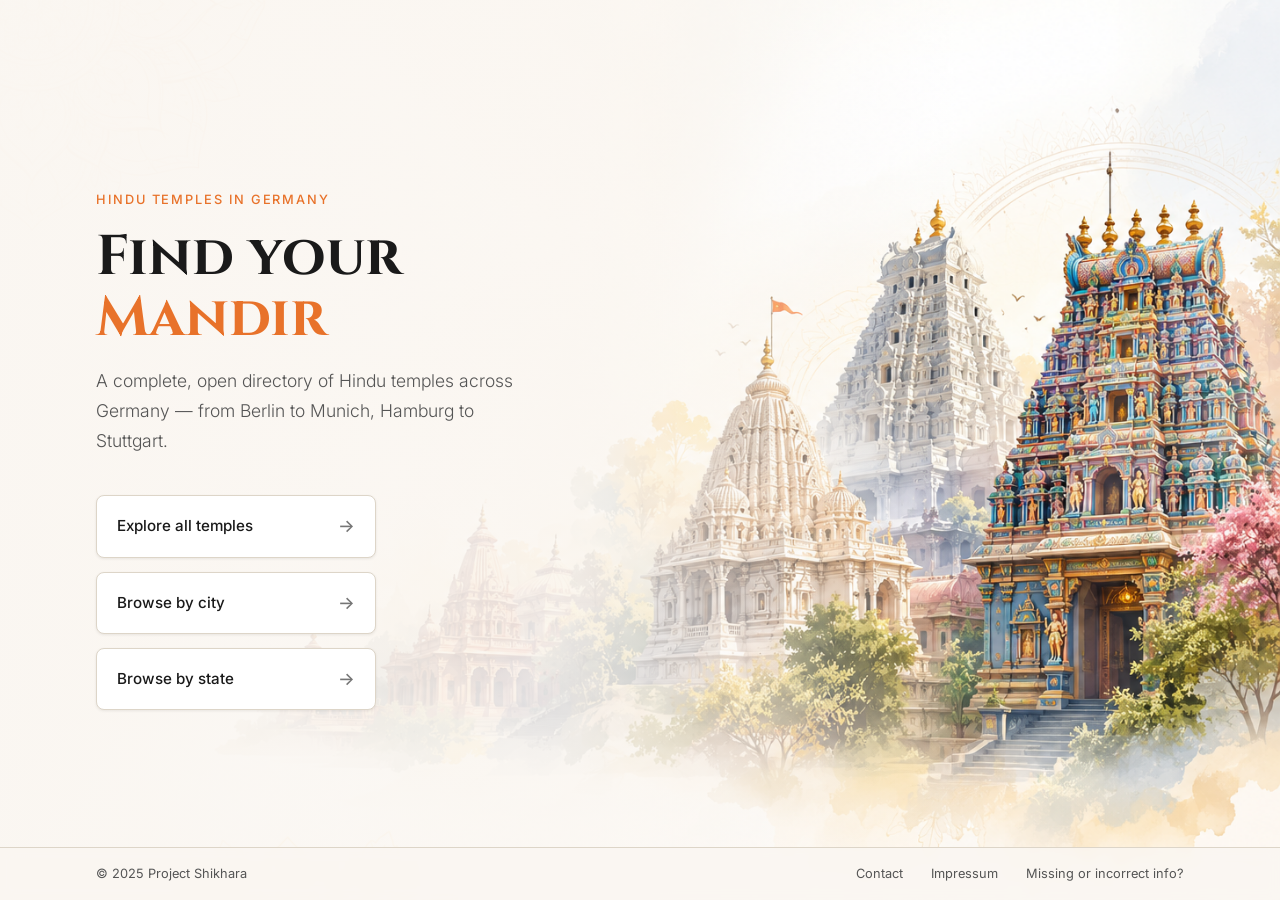
==== frontend/index.html @ c897cf6b "Add frontend: home page, explore all, by city, by state pages" ====
<!DOCTYPE html>
<html lang="en">
<head>
    <meta charset="UTF-8">
    <meta name="viewport" content="width=device-width, initial-scale=1.0">
    <title>Project Shikhara — Hindu Temples in Germany</title>
    <link rel="stylesheet" href="css/base.css">
    <link rel="stylesheet" href="css/home.css">
</head>
<body>

    <!-- ── Hero ──────────────────────────────────────────────────────────── -->
    <section class="hero parallax">

        <div class="hero-content">

            <p class="hero-eyebrow">Hindu Temples in Germany</p>

            <h1 class="hero-title">
                Find your<br>
                <span>Mandir</span>
            </h1>

            <p class="hero-subtitle">
                A complete, open directory of Hindu temples across Germany —
                from Berlin to Munich, Hamburg to Stuttgart.
            </p>

            <!-- Navigation buttons -->
            <nav class="hero-nav">

                <a href="explore.html" class="hero-nav-btn">
                    <span class="btn-label">
                        <span>Explore all temples</span>
                    </span>
                    <span class="btn-icon">→</span>
                </a>

                <a href="by-city.html" class="hero-nav-btn">
                    <span class="btn-label">
                        <span>Browse by city</span>
                    </span>
                    <span class="btn-icon">→</span>
                </a>

                <a href="by-state.html" class="hero-nav-btn">
                    <span class="btn-label">
                        <span>Browse by state</span>
                    </span>
                    <span class="btn-icon">→</span>
                </a>

            </nav>

        </div>

        <!-- Footer -->
        <footer class="home-footer">
            <span>© 2025 Project Shikhara</span>
            <div>
                <a href="mailto:contact@projectshikhara.de">Contact</a>
                <a href="#">Impressum</a>
                <a href="#" class="missing-info-link">Missing or incorrect info?</a>
            </div>
        </footer>

    </section>

    <script src="js/api.js"></script>

</body>
</html>
---- frontend/css/base.css ----
/* =============================================================================
   Project Shikhara — Base Styles
   Fonts, CSS variables, reset, and shared utility classes
   ============================================================================= */

/* ── Google Fonts ──────────────────────────────────────────────────────────── */
@import url('https://fonts.googleapis.com/css2?family=Cinzel:wght@400;600;700&family=Inter:wght@300;400;500;600&display=swap');


/* ── CSS Variables ─────────────────────────────────────────────────────────── */
:root {
    /* Colours */
    --colour-primary:       #E8722A;   /* saffron orange — accent */
    --colour-gold:          #E8B86D;   /* warm gold — secondary accent */
    --colour-bg:            #FAF6F1;   /* cream — page background */
    --colour-white:         #FFFFFF;
    --colour-text:          #1A1A1A;   /* near black — primary text */
    --colour-text-muted:    #555555;   /* muted grey — secondary text */
    --colour-border:        #DDD5C8;   /* warm border */
    --colour-sidebar-bg:    #FFFFFF;
    --colour-hover:         #F5EDE3;   /* light saffron tint for hover states */

    /* Typography */
    --font-display:         'Cinzel', serif;
    --font-body:            'Inter', sans-serif;

    /* Sizing */
    --sidebar-width:        400px;
    --chatbot-height:       60px;
    --nav-height:           64px;

    /* Shadows */
    --shadow-sm:            0 1px 3px rgba(0, 0, 0, 0.08);
    --shadow-md:            0 4px 12px rgba(0, 0, 0, 0.12);
    --shadow-lg:            0 8px 32px rgba(0, 0, 0, 0.16);

    /* Transitions */
    --transition:           0.25s ease;
}


/* ── Reset ─────────────────────────────────────────────────────────────────── */
*, *::before, *::after {
    box-sizing: border-box;
    margin: 0;
    padding: 0;
}

html {
    font-size: 16px;
    scroll-behavior: smooth;
}

body {
    font-family:        var(--font-body);
    font-size:          1rem;
    color:              var(--colour-text);
    background-color:   var(--colour-bg);
    line-height:        1.6;
    -webkit-font-smoothing: antialiased;
}

a {
    color:              var(--colour-primary);
    text-decoration:    none;
    transition:         color var(--transition);
}

a:hover {
    color:              #C4571A;
}

img {
    max-width: 100%;
    display: block;
}

button {
    cursor:         pointer;
    font-family:    var(--font-body);
    border:         none;
    outline:        none;
    transition:     all var(--transition);
}


/* ── Typography scale ──────────────────────────────────────────────────────── */
h1, h2, h3, h4 {
    font-family:    var(--font-display);
    line-height:    1.2;
    color:          var(--colour-text);
}

h1 { font-size: 3rem;   font-weight: 700; }
h2 { font-size: 2rem;   font-weight: 600; }
h3 { font-size: 1.5rem; font-weight: 600; }
h4 { font-size: 1.125rem; font-weight: 600; }

p  { font-size: 1rem;   font-weight: 400; }


/* ── Shared utility classes ────────────────────────────────────────────────── */

/* Buttons */
.btn-primary {
    display:            inline-flex;
    align-items:        center;
    gap:                0.5rem;
    padding:            0.75rem 1.75rem;
    background-color:   var(--colour-primary);
    color:              var(--colour-white);
    font-size:          0.95rem;
    font-weight:        500;
    border-radius:      6px;
    transition:         background-color var(--transition), transform var(--transition);
}

.btn-primary:hover {
    background-color:   #C4571A;
    color:              var(--colour-white);
    transform:          translateY(-1px);
}

.btn-outline {
    display:            inline-flex;
    align-items:        center;
    gap:                0.5rem;
    padding:            0.75rem 1.75rem;
    background-color:   transparent;
    color:              var(--colour-primary);
    font-size:          0.95rem;
    font-weight:        500;
    border:             1.5px solid var(--colour-primary);
    border-radius:      6px;
    transition:         all var(--transition);
}

.btn-outline:hover {
    background-color:   var(--colour-primary);
    color:              var(--colour-white);
    transform:          translateY(-1px);
}

/* Home button — top right of secondary pages */
.btn-home {
    display:            inline-flex;
    align-items:        center;
    gap:                0.4rem;
    padding:            0.5rem 1rem;
    background-color:   var(--colour-white);
    color:              var(--colour-text);
    font-size:          0.875rem;
    font-weight:        500;
    border:             1.5px solid var(--colour-border);
    border-radius:      6px;
    transition:         all var(--transition);
}

.btn-home:hover {
    border-color:       var(--colour-primary);
    color:              var(--colour-primary);
}

/* Tags / badges */
.tag {
    display:            inline-block;
    padding:            0.2rem 0.6rem;
    background-color:   var(--colour-hover);
    color:              var(--colour-primary);
    font-size:          0.75rem;
    font-weight:        500;
    border-radius:      4px;
}

/* Divider */
.divider {
    border: none;
    border-top: 1px solid var(--colour-border);
    margin: 1.5rem 0;
}

/* Missing info link */
.missing-info-link {
    font-size:      0.8rem;
    color:          var(--colour-text-muted);
    transition:     color var(--transition);
}

.missing-info-link:hover {
    color: var(--colour-primary);
}

/* Loading state */
.loading {
    display:        flex;
    align-items:    center;
    justify-content: center;
    padding:        2rem;
    color:          var(--colour-text-muted);
    font-size:      0.9rem;
}

/* Error state */
.error {
    padding:        1rem;
    color:          #c0392b;
    background:     #fdf0ef;
    border-radius:  6px;
    font-size:      0.9rem;
}
---- frontend/css/home.css ----
/* =============================================================================
   Project Shikhara — Home Page Styles
   ============================================================================= */


/* ── Hero section ──────────────────────────────────────────────────────────── */
.hero {
    position:           relative;
    width:              100%;
    height:             100vh;
    min-height:         600px;
    background-image:   url('../assets/images/hero.png');
    background-size:    cover;
    background-position: center right;
    background-repeat:  no-repeat;
    display:            flex;
    align-items:        center;
    overflow:           hidden;
}

/* Subtle parallax effect on scroll — handled in home.js */
.hero.parallax {
    background-attachment: fixed;
}

/* Soft gradient overlay on the left so text is always readable */
.hero::before {
    content:    '';
    position:   absolute;
    inset:      0;
    background: linear-gradient(
        to right,
        rgba(250, 246, 241, 0.92) 0%,
        rgba(250, 246, 241, 0.75) 45%,
        rgba(250, 246, 241, 0.0) 75%
    );
    z-index:    1;
}

.hero-content {
    position:   relative;
    z-index:    2;
    padding:    0 6rem;
    max-width:  620px;
    animation:  fadeInUp 0.9s ease both;
}

.hero-eyebrow {
    font-family:    var(--font-body);
    font-size:      0.8rem;
    font-weight:    500;
    letter-spacing: 0.15em;
    text-transform: uppercase;
    color:          var(--colour-primary);
    margin-bottom:  1rem;
}

.hero-title {
    font-size:      3.5rem;
    font-weight:    700;
    line-height:    1.1;
    color:          var(--colour-text);
    margin-bottom:  1rem;
}

.hero-title span {
    color: var(--colour-primary);
}

.hero-subtitle {
    font-size:      1.1rem;
    font-weight:    300;
    color:          var(--colour-text-muted);
    margin-bottom:  2.5rem;
    line-height:    1.7;
}

/* ── Navigation buttons ────────────────────────────────────────────────────── */
.hero-nav {
    display:        flex;
    flex-direction: column;
    gap:            0.875rem;
    max-width:      280px;
}

.hero-nav-btn {
    display:            flex;
    align-items:        center;
    justify-content:    space-between;
    padding:            1rem 1.25rem;
    background-color:   var(--colour-white);
    border:             1.5px solid var(--colour-border);
    border-radius:      8px;
    color:              var(--colour-text);
    font-size:          0.95rem;
    font-weight:        500;
    box-shadow:         var(--shadow-sm);
    transition:         all var(--transition);
    text-decoration:    none;
}

.hero-nav-btn:hover {
    border-color:       var(--colour-primary);
    color:              var(--colour-primary);
    box-shadow:         var(--shadow-md);
    transform:          translateX(4px);
}

.hero-nav-btn .btn-icon {
    font-size:  1.1rem;
    opacity:    0.6;
    transition: opacity var(--transition), transform var(--transition);
}

.hero-nav-btn:hover .btn-icon {
    opacity:    1;
    transform:  translateX(4px);
}

.hero-nav-btn .btn-label {
    display:        flex;
    flex-direction: column;
    gap:            0.1rem;
}

.hero-nav-btn .btn-count {
    font-size:  0.75rem;
    color:      var(--colour-text-muted);
    font-weight: 400;
}

/* ── Footer ────────────────────────────────────────────────────────────────── */
.home-footer {
    position:       absolute;
    bottom:         0;
    left:           0;
    right:          0;
    z-index:        2;
    display:        flex;
    align-items:    center;
    justify-content: space-between;
    padding:        1rem 6rem;
    background:     rgba(250, 246, 241, 0.85);
    backdrop-filter: blur(6px);
    border-top:     1px solid var(--colour-border);
    font-size:      0.8rem;
    color:          var(--colour-text-muted);
}

.home-footer a {
    color:      var(--colour-text-muted);
    margin-left: 1.5rem;
    transition: color var(--transition);
}

.home-footer a:hover {
    color: var(--colour-primary);
}

/* ── Animations ────────────────────────────────────────────────────────────── */
@keyframes fadeInUp {
    from {
        opacity:    0;
        transform:  translateY(24px);
    }
    to {
        opacity:    1;
        transform:  translateY(0);
    }
}
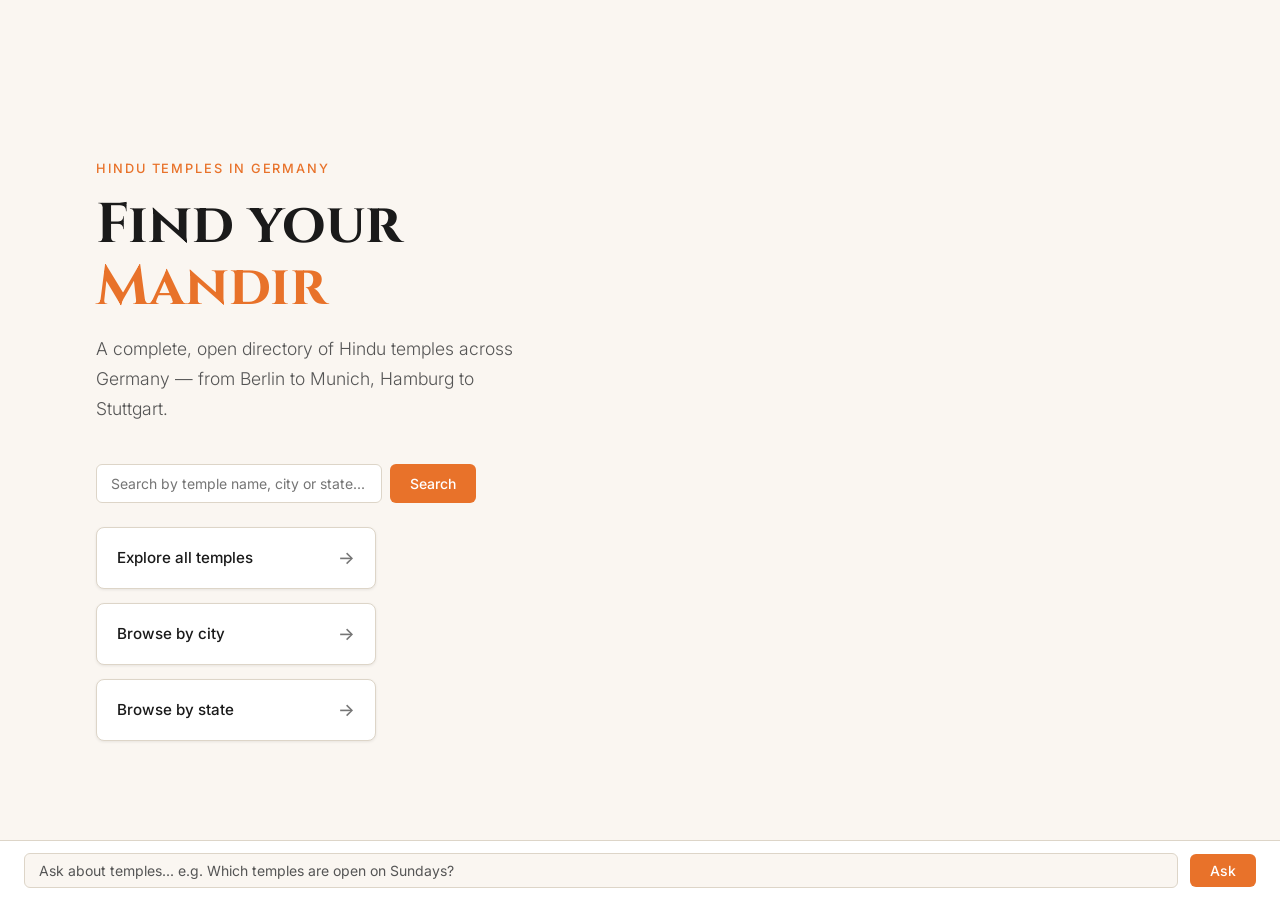
==== commit ae8ed6df: "Add search, chatbot on home page, impressum, contact form, fix nav links" ====
--- a/frontend/index.html
+++ b/frontend/index.html
@@ -6,6 +6,7 @@
     <title>Project Shikhara — Hindu Temples in Germany</title>
     <link rel="stylesheet" href="css/base.css">
     <link rel="stylesheet" href="css/home.css">
+    <link rel="stylesheet" href="css/explore.css">
 </head>
 <body>
 
@@ -26,30 +27,26 @@
                 from Berlin to Munich, Hamburg to Stuttgart.
             </p>
 
+            <!-- Search box -->
+            <div class="hero-search">
+                <input type="text" id="search-input" placeholder="Search by temple name, city or state..." />
+                <button id="search-btn">Search</button>
+            </div>
+
             <!-- Navigation buttons -->
             <nav class="hero-nav">
-
                 <a href="explore.html" class="hero-nav-btn">
-                    <span class="btn-label">
-                        <span>Explore all temples</span>
-                    </span>
+                    <span class="btn-label"><span>Explore all temples</span></span>
                     <span class="btn-icon">→</span>
                 </a>
-
                 <a href="by-city.html" class="hero-nav-btn">
-                    <span class="btn-label">
-                        <span>Browse by city</span>
-                    </span>
+                    <span class="btn-label"><span>Browse by city</span></span>
                     <span class="btn-icon">→</span>
                 </a>
-
                 <a href="by-state.html" class="hero-nav-btn">
-                    <span class="btn-label">
-                        <span>Browse by state</span>
-                    </span>
+                    <span class="btn-label"><span>Browse by state</span></span>
                     <span class="btn-icon">→</span>
                 </a>
-
             </nav>
 
         </div>
@@ -58,15 +55,38 @@
         <footer class="home-footer">
             <span>© 2025 Project Shikhara</span>
             <div>
-                <a href="mailto:contact@projectshikhara.de">Contact</a>
-                <a href="#">Impressum</a>
-                <a href="#" class="missing-info-link">Missing or incorrect info?</a>
+                <a href="contact.html">Contact</a>
+                <a href="impressum.html">Impressum</a>
+                <a href="contact.html" class="missing-info-link">Missing or incorrect info?</a>
             </div>
         </footer>
 
     </section>
 
+    <!-- ── Chatbot bar ────────────────────────────────────────────────────── -->
+    <div class="chatbot-bar" style="position:fixed;bottom:0;left:0;right:0;z-index:500;">
+        <input type="text" id="chat-input" placeholder="Ask about temples... e.g. Which temples are open on Sundays?" />
+        <button id="chat-btn">Ask</button>
+    </div>
+    <div class="chat-response" id="chat-response" style="display:none;position:fixed;bottom:60px;left:0;right:0;z-index:499;"></div>
+
     <script src="js/api.js"></script>
+    <script src="js/chatbot.js"></script>
+    <script>
+        const searchBtn   = document.getElementById('search-btn');
+        const searchInput = document.getElementById('search-input');
+
+        function doSearch() {
+            const q = searchInput.value.trim();
+            if (q) {
+                sessionStorage.setItem('shikhara_search', q);
+                window.location.href = 'explore.html';
+            }
+        }
+
+        searchBtn.addEventListener('click', doSearch);
+        searchInput.addEventListener('keydown', e => { if (e.key === 'Enter') doSearch(); });
+    </script>
 
 </body>
 </html>
--- a/frontend/css/home.css
+++ b/frontend/css/home.css
@@ -9,7 +9,7 @@
     width:              100%;
     height:             100vh;
     min-height:         600px;
-    background-image:   url('../assets/images/hero.png');
+    background-image:   url('../assets/images/hero.jpg');
     background-size:    cover;
     background-position: center right;
     background-repeat:  no-repeat;
@@ -75,7 +75,44 @@
     line-height:    1.7;
 }
 
-/* ── Navigation buttons ────────────────────────────────────────────────────── */
+/* ── Search box on home page ───────────────────────────────────────────────── */
+.hero-search {
+    display:        flex;
+    gap:            0.5rem;
+    margin-bottom:  1.5rem;
+    max-width:      380px;
+}
+
+.hero-search input {
+    flex:           1;
+    border:         1.5px solid var(--colour-border);
+    border-radius:  6px;
+    padding:        0.625rem 0.875rem;
+    font-family:    var(--font-body);
+    font-size:      0.875rem;
+    color:          var(--colour-text);
+    background:     var(--colour-white);
+    outline:        none;
+    transition:     border-color var(--transition);
+}
+
+.hero-search input:focus {
+    border-color: var(--colour-primary);
+}
+
+.hero-search button {
+    padding:            0.625rem 1.25rem;
+    background-color:   var(--colour-primary);
+    color:              var(--colour-white);
+    border-radius:      6px;
+    font-size:          0.875rem;
+    font-weight:        500;
+    transition:         background-color var(--transition);
+}
+
+.hero-search button:hover {
+    background-color: #C4571A;
+}
 .hero-nav {
     display:        flex;
     flex-direction: column;
--- a/frontend/css/explore.css
+++ b/frontend/css/explore.css
@@ -0,0 +1,620 @@
+/* =============================================================================
+   Project Shikhara — Explore Pages Shared Styles
+   Used by explore.html, by-city.html, by-state.html
+   ============================================================================= */
+
+
+/* ── Page layout ───────────────────────────────────────────────────────────── */
+.explore-page {
+    display:        flex;
+    flex-direction: column;
+    height:         100vh;
+    overflow:       hidden;
+    background:     var(--colour-bg);
+}
+
+
+/* ── Top bar ───────────────────────────────────────────────────────────────── */
+.top-bar {
+    display:            flex;
+    align-items:        center;
+    justify-content:    space-between;
+    padding:            0 1.5rem;
+    height:             var(--nav-height);
+    background:         var(--colour-white);
+    border-bottom:      1px solid var(--colour-border);
+    box-shadow:         var(--shadow-sm);
+    flex-shrink:        0;
+    z-index:            10;
+}
+
+.top-bar-left {
+    display:    flex;
+    align-items: center;
+    gap:        1rem;
+}
+
+.top-bar-title {
+    font-family:    var(--font-display);
+    font-size:      1.1rem;
+    font-weight:    600;
+    color:          var(--colour-text);
+}
+
+.top-bar-title span {
+    color: var(--colour-primary);
+}
+
+.top-bar-center {
+    flex:       1;
+    display:    flex;
+    justify-content: center;
+    padding:    0 1rem;
+}
+
+.search-box {
+    display:    flex;
+    gap:        0.4rem;
+    width:      100%;
+    max-width:  400px;
+}
+
+.search-box input {
+    flex:           1;
+    border:         1px solid var(--colour-border);
+    border-radius:  6px;
+    padding:        0.45rem 0.875rem;
+    font-family:    var(--font-body);
+    font-size:      0.85rem;
+    color:          var(--colour-text);
+    background:     var(--colour-bg);
+    outline:        none;
+    transition:     border-color var(--transition);
+}
+
+.search-box input:focus {
+    border-color:   var(--colour-primary);
+    background:     var(--colour-white);
+}
+
+.search-box button {
+    padding:            0.45rem 0.875rem;
+    background-color:   var(--colour-primary);
+    color:              var(--colour-white);
+    border-radius:      6px;
+    font-size:          0.85rem;
+    transition:         background-color var(--transition);
+}
+
+.search-box button:hover {
+    background-color: #C4571A;
+}
+    display:    flex;
+    align-items: center;
+    gap:        1.25rem;
+}
+
+
+/* ── Main content area ─────────────────────────────────────────────────────── */
+.explore-main {
+    display:        flex;
+    flex-direction: row;
+    flex:           1;
+    overflow:       hidden;
+}
+
+
+/* ── Table panel ───────────────────────────────────────────────────────────── */
+.table-panel {
+    width:          70%;
+    min-width:      70%;
+    display:        flex;
+    flex-direction: column;
+    border-right:   1px solid var(--colour-border);
+    overflow:       hidden;
+    flex-shrink:    0;
+}
+
+.table-header {
+    padding:        0.875rem 1.25rem;
+    border-bottom:  1px solid var(--colour-border);
+    background:     var(--colour-white);
+    flex-shrink:    0;
+}
+
+.table-header h2 {
+    font-size:      0.9rem;
+    font-weight:    600;
+    color:          var(--colour-text);
+    font-family:    var(--font-body);
+}
+
+.table-header .temple-count {
+    font-size:      0.8rem;
+    color:          var(--colour-text-muted);
+    margin-top:     0.1rem;
+}
+
+.table-scroll {
+    flex:       1;
+    overflow-y: auto;
+    overflow-x: auto;
+}
+
+/* Temple table */
+.temple-table {
+    width:              100%;
+    border-collapse:    collapse;
+    font-size:          0.8rem;
+}
+
+.temple-table thead {
+    position:   sticky;
+    top:        0;
+    z-index:    2;
+}
+
+.temple-table th {
+    background:     var(--colour-bg);
+    padding:        0.6rem 0.875rem;
+    text-align:     left;
+    font-weight:    600;
+    font-size:      0.75rem;
+    color:          var(--colour-text-muted);
+    text-transform: uppercase;
+    letter-spacing: 0.05em;
+    border-bottom:  2px solid var(--colour-border);
+    white-space:    nowrap;
+}
+
+.temple-table td {
+    padding:        0.75rem 0.875rem;
+    border-bottom:  1px solid var(--colour-border);
+    vertical-align: top;
+    color:          var(--colour-text);
+    line-height:    1.4;
+}
+
+.temple-table tr {
+    cursor:     pointer;
+    transition: background-color var(--transition);
+}
+
+.temple-table tr:hover td {
+    background-color: var(--colour-hover);
+}
+
+.temple-table tr.active td {
+    background-color: #FDE8D8;
+}
+
+/* Serial number column */
+.serial-col {
+    font-weight:    600;
+    color:      var(--colour-text-muted);
+    font-size:  0.75rem;
+    width:      36px;
+    text-align: center;
+}
+
+/* Temple name column */
+.temple-name {
+    font-weight:    600;
+    color:          var(--colour-text);
+    min-width:      160px;
+}
+
+/* Address column */
+.temple-address {
+    font-weight:    600;
+    font-size:      0.8rem;
+    color:          var(--colour-text);
+    min-width:      160px;
+}
+
+.temple-address a {
+    color:          var(--colour-primary);
+    text-decoration: none;
+    border-bottom:  1px dashed var(--colour-border);
+    transition:     color var(--transition);
+}
+
+.temple-address a:hover {
+    color: #8a3b0d;
+    border-color:   var(--colour-primary);
+}
+
+/* Phone column */
+.phone-col {
+    font-weight:    600;
+    white-space: nowrap;
+    min-width:   140px;
+}
+
+/* Contact details cell */
+.contact-details {
+    font-weight:    600;
+    display:        flex;
+    flex-direction: column;
+    gap:            0.3rem;
+}
+
+.contact-detail-row {
+    display:        flex;
+    align-items:    center;
+    gap:            0.4rem;
+    font-size:      0.78rem;
+    color:          var(--colour-primary);
+    white-space:    nowrap;
+    overflow:       hidden;
+    text-overflow:  ellipsis;
+    max-width:      180px;
+}
+
+.contact-detail-row:hover {
+    color: #8a3b0d;
+}
+
+.contact-icon {
+    font-size:  0.75rem;
+    width:      14px;
+    color:      var(--colour-text-muted);
+    flex-shrink: 0;
+}
+
+/* Opening hours column */
+.hours-cell {
+    font-weight:    600;
+    font-size:      0.78rem;
+    color:          var(--colour-text-muted);
+    min-width:      140px;
+    line-height:    1.8;
+}
+
+/* ── Pagination ────────────────────────────────────────────────────────────── */
+.pagination {
+    display:        flex;
+    align-items:    center;
+    justify-content: center;
+    gap:            0.35rem;
+    padding:        0.75rem 1rem;
+    border-top:     1px solid var(--colour-border);
+    background:     var(--colour-white);
+    flex-shrink:    0;
+}
+
+.page-btn {
+    width:          32px;
+    height:         32px;
+    display:        flex;
+    align-items:    center;
+    justify-content: center;
+    border-radius:  6px;
+    font-size:      0.8rem;
+    font-weight:    500;
+    background:     transparent;
+    color:          var(--colour-text-muted);
+    border:         1px solid transparent;
+    transition:     all var(--transition);
+}
+
+.page-btn:hover {
+    background:     var(--colour-hover);
+    color:          var(--colour-primary);
+    border-color:   var(--colour-border);
+}
+
+.page-btn.active {
+    background:     var(--colour-primary);
+    color:          var(--colour-white);
+    border-color:   var(--colour-primary);
+}
+
+.page-btn:disabled {
+    opacity:    0.4;
+    cursor:     not-allowed;
+}
+
+
+/* ── Map panel ─────────────────────────────────────────────────────────────── */
+.map-panel {
+    flex:       1;
+    position:   relative;
+    overflow:   hidden;
+}
+
+#map {
+    width:  100%;
+    height: 100%;
+}
+
+
+/* ── Sidebar ───────────────────────────────────────────────────────────────── */
+.sidebar {
+    position:       fixed;
+    top:            0;
+    right:          0;
+    width:          var(--sidebar-width);
+    height:         100vh;
+    background:     var(--colour-white);
+    box-shadow:     var(--shadow-lg);
+    z-index:        1000;
+    display:        flex;
+    flex-direction: column;
+    transform:      translateX(100%);
+    transition:     transform 0.3s ease;
+    overflow:       hidden;
+}
+
+.sidebar.open {
+    transform: translateX(0);
+}
+
+.sidebar-header {
+    display:        flex;
+    align-items:    center;
+    justify-content: space-between;
+    padding:        1rem 1.25rem;
+    border-bottom:  1px solid var(--colour-border);
+    flex-shrink:    0;
+}
+
+.sidebar-title {
+    font-family:    var(--font-display);
+    font-size:      1rem;
+    font-weight:    600;
+    color:          var(--colour-text);
+    line-height:    1.3;
+    padding-right:  0.5rem;
+}
+
+.sidebar-close {
+    width:          32px;
+    height:         32px;
+    display:        flex;
+    align-items:    center;
+    justify-content: center;
+    border-radius:  6px;
+    background:     transparent;
+    color:          var(--colour-text-muted);
+    font-size:      1.2rem;
+    border:         1px solid transparent;
+    flex-shrink:    0;
+    transition:     all var(--transition);
+}
+
+.sidebar-close:hover {
+    background:     var(--colour-hover);
+    color:          var(--colour-text);
+    border-color:   var(--colour-border);
+}
+
+.sidebar-body {
+    flex:       1;
+    overflow-y: auto;
+    padding:    1.25rem;
+}
+
+/* Sidebar sections */
+.sidebar-section {
+    margin-bottom: 1.5rem;
+}
+
+.sidebar-section-title {
+    font-size:      0.7rem;
+    font-weight:    600;
+    text-transform: uppercase;
+    letter-spacing: 0.08em;
+    color:          var(--colour-text-muted);
+    margin-bottom:  0.5rem;
+}
+
+.sidebar-address a {
+    color:          var(--colour-text);
+    font-size:      0.875rem;
+    border-bottom:  1px dashed var(--colour-border);
+    transition:     color var(--transition);
+}
+
+.sidebar-address a:hover {
+    color: var(--colour-primary);
+}
+
+/* Contact rows in sidebar */
+.sidebar-contact-row {
+    display:        flex;
+    align-items:    flex-start;
+    gap:            0.5rem;
+    margin-bottom:  0.4rem;
+    font-size:      0.85rem;
+}
+
+.sidebar-contact-row .contact-type {
+    font-weight:    500;
+    color:          var(--colour-text-muted);
+    min-width:      70px;
+    font-size:      0.78rem;
+    text-transform: capitalize;
+}
+
+.sidebar-contact-row a {
+    color:          var(--colour-primary);
+    word-break:     break-all;
+}
+
+/* Hours in sidebar */
+.sidebar-hours-row {
+    display:        flex;
+    gap:            0.75rem;
+    font-size:      0.85rem;
+    margin-bottom:  0.35rem;
+}
+
+.sidebar-hours-row .day {
+    font-weight:    500;
+    min-width:      90px;
+    color:          var(--colour-text);
+}
+
+.sidebar-hours-row .hours {
+    color:          var(--colour-text-muted);
+}
+
+/* Note in sidebar */
+.sidebar-note {
+    font-size:      0.82rem;
+    color:          var(--colour-text-muted);
+    background:     var(--colour-bg);
+    padding:        0.75rem;
+    border-radius:  6px;
+    border-left:    3px solid var(--colour-gold);
+    line-height:    1.6;
+}
+
+
+/* ── Chat response panel ───────────────────────────────────────────────────── */
+.chat-response {
+    position:       fixed;
+    bottom:         var(--chatbot-height);
+    left:           0;
+    right:          0;
+    background:     var(--colour-white);
+    border-top:     1px solid var(--colour-border);
+    padding:        1rem 1.5rem;
+    box-shadow:     0 -4px 12px rgba(0,0,0,0.08);
+    z-index:        500;
+    max-height:     200px;
+    overflow-y:     auto;
+}
+
+.chat-answer {
+    display:        flex;
+    flex-direction: column;
+    gap:            0.5rem;
+}
+
+.chat-q {
+    font-size:      0.8rem;
+    font-weight:    600;
+    color:          var(--colour-text-muted);
+}
+
+.chat-a {
+    font-size:      0.875rem;
+    color:          var(--colour-text);
+    line-height:    1.6;
+    white-space:    pre-wrap;
+}
+
+.chat-status {
+    font-size:      0.875rem;
+    color:          var(--colour-text-muted);
+    font-style:     italic;
+}
+
+.chat-loading {
+    font-size:      0.875rem;
+    color:          var(--colour-text-muted);
+}
+
+.chat-error {
+    font-size:      0.875rem;
+    color:          #c0392b;
+}
+.chatbot-bar {
+    height:         var(--chatbot-height);
+    background:     var(--colour-white);
+    border-top:     1px solid var(--colour-border);
+    display:        flex;
+    align-items:    center;
+    padding:        0 1.5rem;
+    gap:            0.75rem;
+    flex-shrink:    0;
+}
+
+.chatbot-bar input {
+    flex:           1;
+    border:         1px solid var(--colour-border);
+    border-radius:  6px;
+    padding:        0.5rem 0.875rem;
+    font-family:    var(--font-body);
+    font-size:      0.875rem;
+    color:          var(--colour-text);
+    background:     var(--colour-bg);
+    outline:        none;
+    transition:     border-color var(--transition);
+}
+
+.chatbot-bar input:focus {
+    border-color: var(--colour-primary);
+}
+
+.chatbot-bar input::placeholder {
+    color: var(--colour-text-muted);
+}
+
+.chatbot-bar button {
+    padding:            0.5rem 1.25rem;
+    background-color:   var(--colour-primary);
+    color:              var(--colour-white);
+    border-radius:      6px;
+    font-size:          0.875rem;
+    font-weight:        500;
+    transition:         background-color var(--transition);
+}
+
+.chatbot-bar button:hover {
+    background-color: #C4571A;
+}
+
+
+/* ── City / State tiles (for by-city and by-state pages) ───────────────────── */
+.tiles-panel {
+    width:          220px;
+    border-right:   1px solid var(--colour-border);
+    overflow-y:     auto;
+    flex-shrink:    0;
+    background:     var(--colour-white);
+    padding:        0.75rem;
+}
+
+.tiles-panel-title {
+    font-size:      0.7rem;
+    font-weight:    600;
+    text-transform: uppercase;
+    letter-spacing: 0.08em;
+    color:          var(--colour-text-muted);
+    padding:        0.25rem 0.5rem 0.75rem;
+}
+
+.tile {
+    display:        flex;
+    align-items:    center;
+    justify-content: space-between;
+    padding:        0.6rem 0.75rem;
+    border-radius:  6px;
+    cursor:         pointer;
+    font-size:      0.85rem;
+    color:          var(--colour-text);
+    transition:     all var(--transition);
+    margin-bottom:  0.2rem;
+}
+
+.tile:hover {
+    background:     var(--colour-hover);
+    color:          var(--colour-primary);
+}
+
+.tile.active {
+    background:     var(--colour-hover);
+    color:          var(--colour-primary);
+    font-weight:    500;
+}
+
+.tile-count {
+    font-size:      0.72rem;
+    color:          var(--colour-text-muted);
+    background:     var(--colour-bg);
+    padding:        0.1rem 0.4rem;
+    border-radius:  4px;
+}
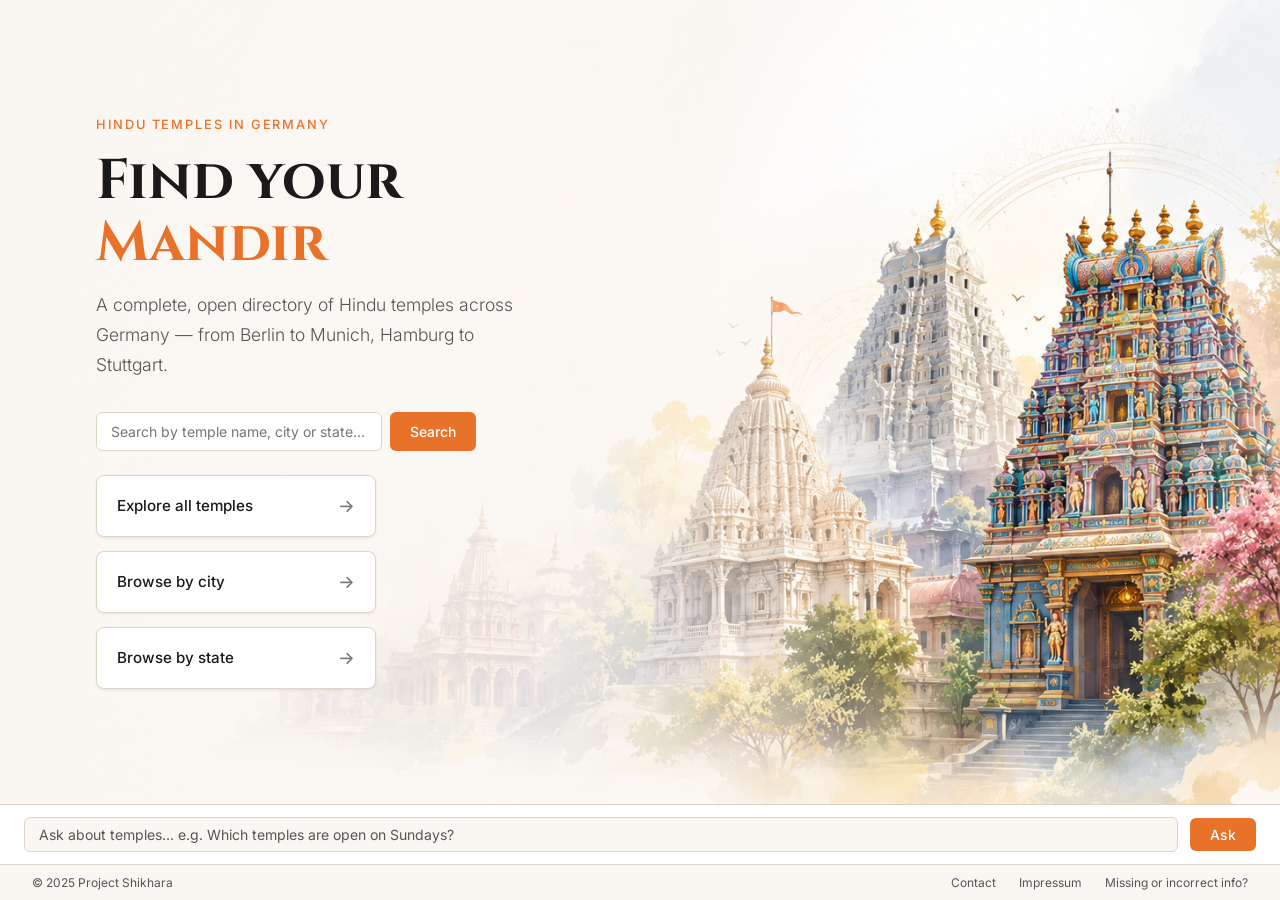
==== commit 58e2fcc6: "Add search, impressum, contact form, chatbot on home page, fix nav links" ====
--- a/frontend/index.html
+++ b/frontend/index.html
@@ -12,28 +12,20 @@
 
     <!-- ── Hero ──────────────────────────────────────────────────────────── -->
     <section class="hero parallax">
-
         <div class="hero-content">
-
             <p class="hero-eyebrow">Hindu Temples in Germany</p>
-
             <h1 class="hero-title">
                 Find your<br>
                 <span>Mandir</span>
             </h1>
-
             <p class="hero-subtitle">
                 A complete, open directory of Hindu temples across Germany —
                 from Berlin to Munich, Hamburg to Stuttgart.
             </p>
-
-            <!-- Search box -->
             <div class="hero-search">
                 <input type="text" id="search-input" placeholder="Search by temple name, city or state..." />
                 <button id="search-btn">Search</button>
             </div>
-
-            <!-- Navigation buttons -->
             <nav class="hero-nav">
                 <a href="explore.html" class="hero-nav-btn">
                     <span class="btn-label"><span>Explore all temples</span></span>
@@ -48,27 +40,25 @@
                     <span class="btn-icon">→</span>
                 </a>
             </nav>
-
         </div>
-
-        <!-- Footer -->
-        <footer class="home-footer">
-            <span>© 2025 Project Shikhara</span>
-            <div>
-                <a href="contact.html">Contact</a>
-                <a href="impressum.html">Impressum</a>
-                <a href="contact.html" class="missing-info-link">Missing or incorrect info?</a>
-            </div>
-        </footer>
-
     </section>
 
     <!-- ── Chatbot bar ────────────────────────────────────────────────────── -->
-    <div class="chatbot-bar" style="position:fixed;bottom:0;left:0;right:0;z-index:500;">
+    <div class="chatbot-bar" style="position:fixed;bottom:36px;left:0;right:0;z-index:500;">
         <input type="text" id="chat-input" placeholder="Ask about temples... e.g. Which temples are open on Sundays?" />
         <button id="chat-btn">Ask</button>
     </div>
-    <div class="chat-response" id="chat-response" style="display:none;position:fixed;bottom:60px;left:0;right:0;z-index:499;"></div>
+    <div class="chat-response" id="chat-response" style="display:none;position:fixed;bottom:96px;left:0;right:0;z-index:499;"></div>
+
+    <!-- ── Footer ────────────────────────────────────────────────────────── -->
+    <footer class="home-footer-fixed">
+        <span>© 2025 Project Shikhara</span>
+        <div>
+            <a href="contact.html">Contact</a>
+            <a href="impressum.html">Impressum</a>
+            <a href="contact.html" class="missing-info-link">Missing or incorrect info?</a>
+        </div>
+    </footer>
 
     <script src="js/api.js"></script>
     <script src="js/chatbot.js"></script>
--- a/frontend/css/home.css
+++ b/frontend/css/home.css
@@ -7,9 +7,9 @@
 .hero {
     position:           relative;
     width:              100%;
-    height:             100vh;
-    min-height:         600px;
-    background-image:   url('../assets/images/hero.jpg');
+    height:             calc(100vh - 96px);
+    min-height:         500px;
+    background-image:   url('../assets/images/hero.png');
     background-size:    cover;
     background-position: center right;
     background-repeat:  no-repeat;
@@ -18,12 +18,10 @@
     overflow:           hidden;
 }
 
-/* Subtle parallax effect on scroll — handled in home.js */
 .hero.parallax {
     background-attachment: fixed;
 }
 
-/* Soft gradient overlay on the left so text is always readable */
 .hero::before {
     content:    '';
     position:   absolute;
@@ -71,11 +69,12 @@
     font-size:      1.1rem;
     font-weight:    300;
     color:          var(--colour-text-muted);
-    margin-bottom:  2.5rem;
+    margin-bottom:  2rem;
     line-height:    1.7;
 }
 
-/* ── Search box on home page ───────────────────────────────────────────────── */
+
+/* ── Search box ────────────────────────────────────────────────────────────── */
 .hero-search {
     display:        flex;
     gap:            0.5rem;
@@ -113,6 +112,9 @@
 .hero-search button:hover {
     background-color: #C4571A;
 }
+
+
+/* ── Navigation buttons ────────────────────────────────────────────────────── */
 .hero-nav {
     display:        flex;
     flex-direction: column;
@@ -160,39 +162,37 @@
     gap:            0.1rem;
 }
 
-.hero-nav-btn .btn-count {
-    font-size:  0.75rem;
-    color:      var(--colour-text-muted);
-    font-weight: 400;
-}
-
-/* ── Footer ────────────────────────────────────────────────────────────────── */
-.home-footer {
-    position:       absolute;
+
+/* ── Fixed footer ──────────────────────────────────────────────────────────── */
+.home-footer-fixed {
+    position:       fixed;
     bottom:         0;
     left:           0;
     right:          0;
-    z-index:        2;
+    height:         36px;
+    z-index:        501;
     display:        flex;
     align-items:    center;
     justify-content: space-between;
-    padding:        1rem 6rem;
-    background:     rgba(250, 246, 241, 0.85);
+    padding:        0 2rem;
+    background:     rgba(250, 246, 241, 0.95);
     backdrop-filter: blur(6px);
     border-top:     1px solid var(--colour-border);
-    font-size:      0.8rem;
+    font-size:      0.75rem;
     color:          var(--colour-text-muted);
 }
 
-.home-footer a {
-    color:      var(--colour-text-muted);
-    margin-left: 1.5rem;
-    transition: color var(--transition);
-}
-
-.home-footer a:hover {
+.home-footer-fixed a {
+    color:          var(--colour-text-muted);
+    margin-left:    1.25rem;
+    transition:     color var(--transition);
+    font-size:      0.75rem;
+}
+
+.home-footer-fixed a:hover {
     color: var(--colour-primary);
 }
+
 
 /* ── Animations ────────────────────────────────────────────────────────────── */
 @keyframes fadeInUp {
--- a/frontend/css/explore.css
+++ b/frontend/css/explore.css
@@ -89,6 +89,8 @@
 .search-box button:hover {
     background-color: #C4571A;
 }
+
+.top-bar-right {
     display:    flex;
     align-items: center;
     gap:        1.25rem;
@@ -517,9 +519,32 @@
     color:          var(--colour-text-muted);
 }
 
-.chat-error {
-    font-size:      0.875rem;
-    color:          #c0392b;
+.chat-response-inner {
+    position:   relative;
+    padding-right: 2rem;
+}
+
+.chat-close {
+    position:       absolute;
+    top:            0;
+    right:          0;
+    width:          24px;
+    height:         24px;
+    display:        flex;
+    align-items:    center;
+    justify-content: center;
+    border-radius:  4px;
+    background:     transparent;
+    color:          var(--colour-text-muted);
+    font-size:      0.85rem;
+    border:         1px solid transparent;
+    transition:     all var(--transition);
+}
+
+.chat-close:hover {
+    background:     var(--colour-hover);
+    color:          var(--colour-text);
+    border-color:   var(--colour-border);
 }
 .chatbot-bar {
     height:         var(--chatbot-height);
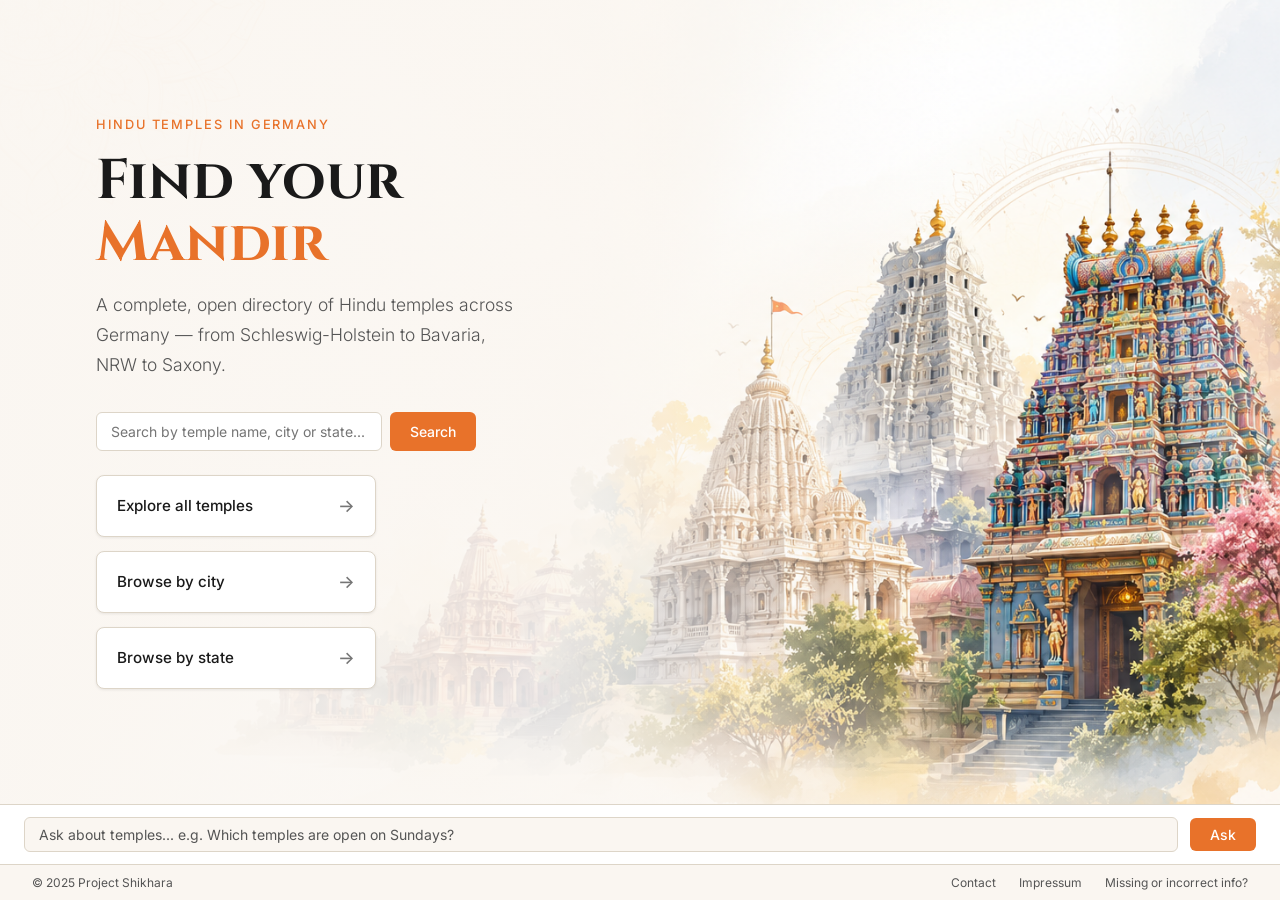
==== commit d35eabb0: "tagline updation" ====
--- a/frontend/index.html
+++ b/frontend/index.html
@@ -20,7 +20,7 @@
             </h1>
             <p class="hero-subtitle">
                 A complete, open directory of Hindu temples across Germany —
-                from Berlin to Munich, Hamburg to Stuttgart.
+                from Schleswig-Holstein to Bavaria, NRW to Saxony.
             </p>
             <div class="hero-search">
                 <input type="text" id="search-input" placeholder="Search by temple name, city or state..." />
